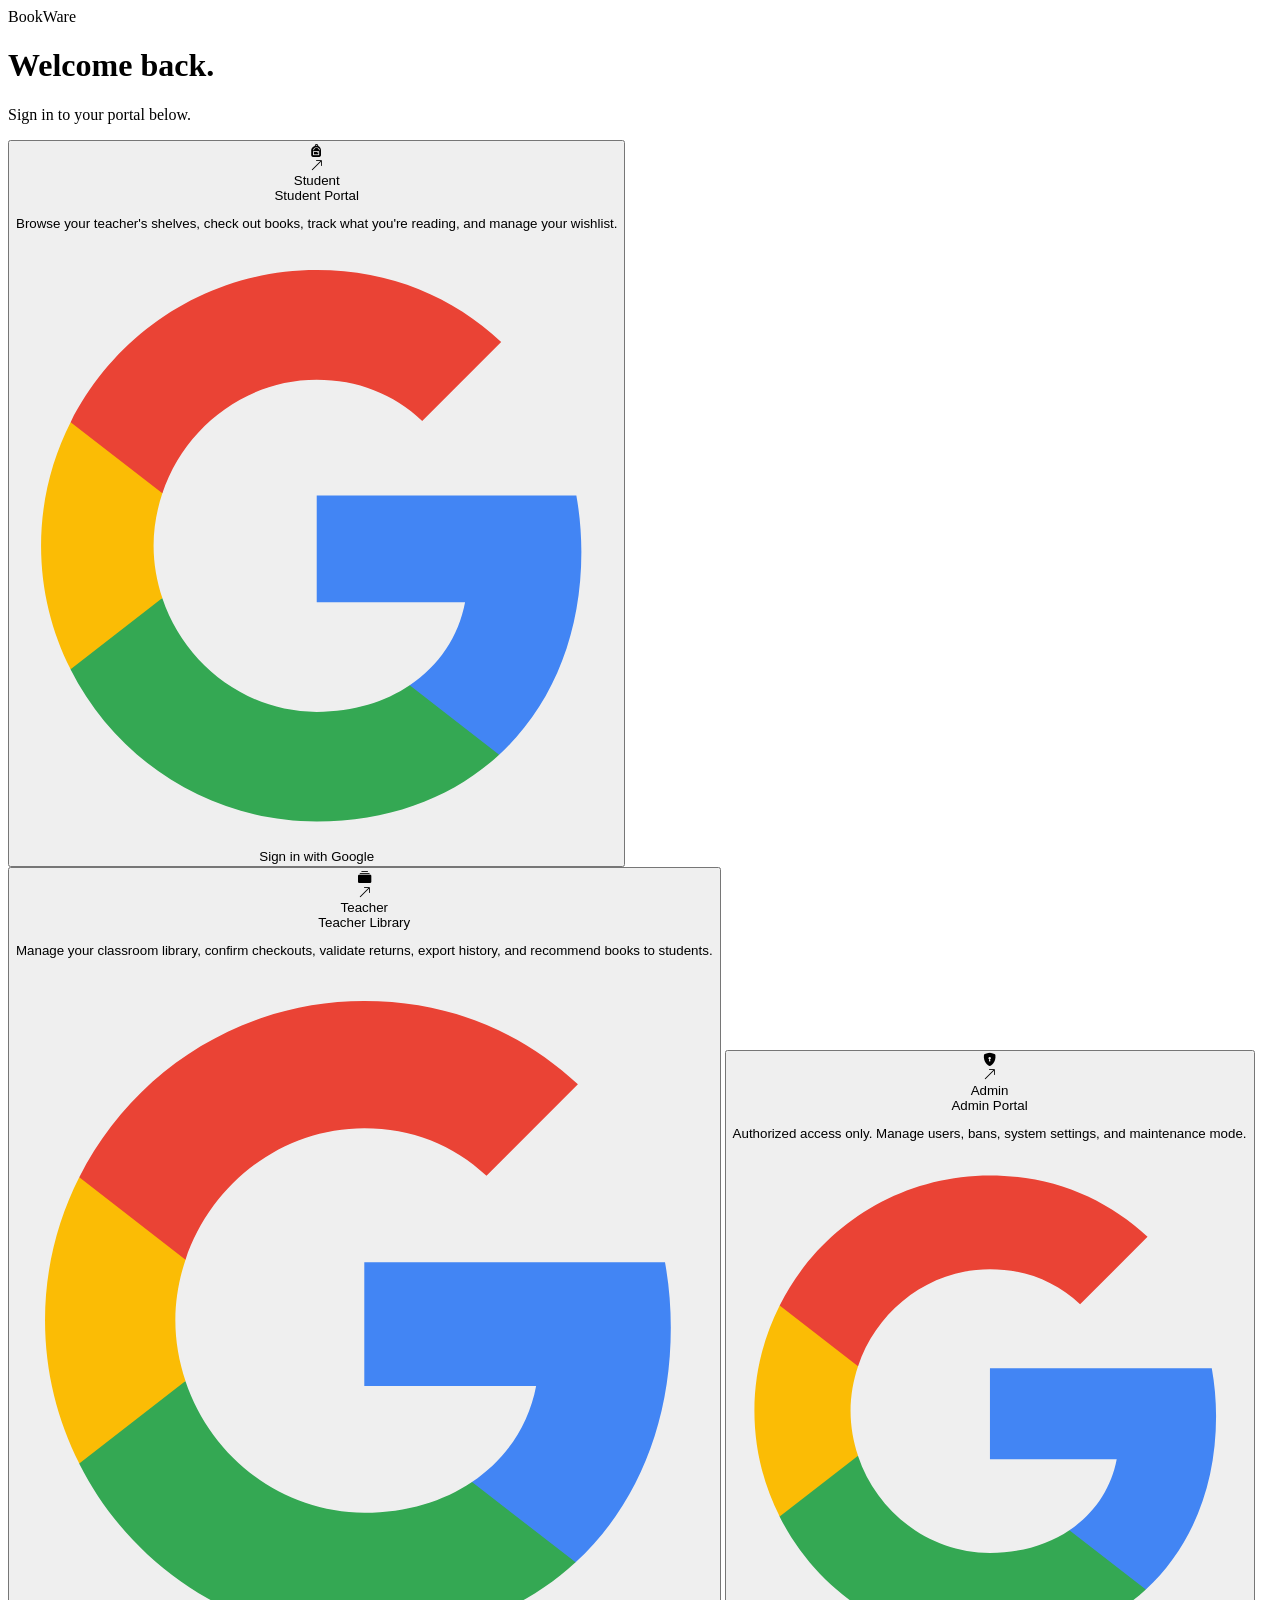
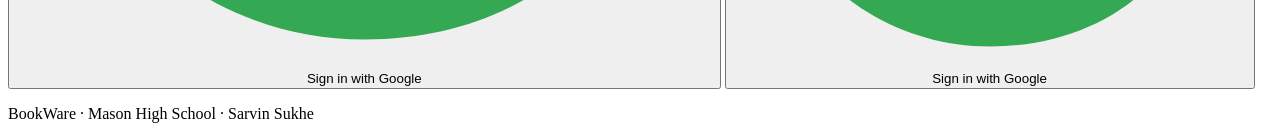
==== mysite/public/index.html @ 23a169ad "Pushed final version" ====
<!DOCTYPE html>
<html lang="en">
<head>
  <meta charset="UTF-8" />
  <meta name="viewport" content="width=device-width, initial-scale=1.0" />
  <title>BookWare</title>
  <meta name="description" content="BookWare — classroom library management for Mason High School. Students browse, check out, and track books. Teachers manage their library and class rosters." />
  <meta name="theme-color" content="#1a1a1e" />
  <link rel="icon" href="/favicon.svg" type="image/svg+xml" />
  <link rel="apple-touch-icon" href="/icons/apple-touch-icon.png" />
  <link rel="manifest" href="/manifest.json" />
  <meta name="apple-mobile-web-app-capable" content="yes" />
  <meta name="apple-mobile-web-app-status-bar-style" content="black-translucent" />
  <meta name="apple-mobile-web-app-title" content="BookWare" />
  <meta name="mobile-web-app-capable" content="yes" />
  <link rel="preconnect" href="https://fonts.googleapis.com" />
  <link rel="preconnect" href="https://fonts.gstatic.com" crossorigin />
  <link href="https://fonts.googleapis.com/css2?family=DM+Serif+Display&family=DM+Sans:wght@300;400;500;600&display=swap" rel="stylesheet" />
  <link rel="stylesheet" href="https://cdn.jsdelivr.net/npm/bootstrap-icons@1.11.3/font/bootstrap-icons.min.css" />
  <link rel="stylesheet" href="/css/index.css" />
</head>
<body>

  <!-- Sign-in overlay -->
  <div class="signin-overlay" id="signinOverlay" aria-live="polite" aria-label="Signing in" hidden>
    <div class="signin-spinner" aria-hidden="true"></div>
    <div class="signin-label">Opening Google Sign-In…</div>
  </div>

  <!-- Error toast -->
  <div class="error-toast" id="errorToast" role="alert" aria-live="assertive"></div>

  <div class="portal-page">
    <header class="portal-header">
      <div class="portal-logo">
        <span class="logo-dot" aria-hidden="true"></span>
        <span class="portal-logo-name">BookWare</span>
      </div>
    </header>

    <main class="portal-main">
      <h1 class="portal-heading">Welcome back.</h1>
      <p class="portal-subheading">Sign in to your portal below.</p>

      <div class="portal-card-grid" role="list">

        <!-- Student card -->
        <button class="portal-card" id="studentLogin" role="listitem" aria-label="Sign in as Student">
          <div class="portal-card-top">
            <div class="portal-card-icon" aria-hidden="true"><i class="bi bi-backpack-fill"></i></div>
            <span class="portal-card-arrow" aria-hidden="true"><i class="bi bi-arrow-up-right"></i></span>
          </div>
          <div class="portal-card-label">Student</div>
          <div class="portal-card-title">Student Portal</div>
          <p class="portal-card-desc">Browse your teacher's shelves, check out books, track what you're reading, and manage your wishlist.</p>
          <div class="portal-card-footer">
            <svg class="google-icon" viewBox="0 0 24 24" xmlns="http://www.w3.org/2000/svg" aria-hidden="true">
              <path d="M22.56 12.25c0-.78-.07-1.53-.2-2.25H12v4.26h5.92c-.26 1.37-1.04 2.53-2.21 3.31v2.77h3.57c2.08-1.92 3.28-4.74 3.28-8.09z" fill="#4285F4"/>
              <path d="M12 23c2.97 0 5.46-.98 7.28-2.66l-3.57-2.77c-.98.66-2.23 1.06-3.71 1.06-2.86 0-5.29-1.93-6.16-4.53H2.18v2.84C3.99 20.53 7.7 23 12 23z" fill="#34A853"/>
              <path d="M5.84 14.09c-.22-.66-.35-1.36-.35-2.09s.13-1.43.35-2.09V7.07H2.18C1.43 8.55 1 10.22 1 12s.43 3.45 1.18 4.93l3.66-2.84z" fill="#FBBC05"/>
              <path d="M12 5.38c1.62 0 3.06.56 4.21 1.64l3.15-3.15C17.45 2.09 14.97 1 12 1 7.7 1 3.99 3.47 2.18 7.07l3.66 2.84c.87-2.6 3.3-4.53 6.16-4.53z" fill="#EA4335"/>
            </svg>
            <span class="portal-card-cta">Sign in with Google</span>
          </div>
        </button>

        <!-- Teacher card -->
        <button class="portal-card" id="teacherLogin" role="listitem" aria-label="Sign in as Teacher">
          <div class="portal-card-top">
            <div class="portal-card-icon" aria-hidden="true"><i class="bi bi-collection-fill"></i></div>
            <span class="portal-card-arrow" aria-hidden="true"><i class="bi bi-arrow-up-right"></i></span>
          </div>
          <div class="portal-card-label">Teacher</div>
          <div class="portal-card-title">Teacher Library</div>
          <p class="portal-card-desc">Manage your classroom library, confirm checkouts, validate returns, export history, and recommend books to students.</p>
          <div class="portal-card-footer">
            <svg class="google-icon" viewBox="0 0 24 24" xmlns="http://www.w3.org/2000/svg" aria-hidden="true">
              <path d="M22.56 12.25c0-.78-.07-1.53-.2-2.25H12v4.26h5.92c-.26 1.37-1.04 2.53-2.21 3.31v2.77h3.57c2.08-1.92 3.28-4.74 3.28-8.09z" fill="#4285F4"/>
              <path d="M12 23c2.97 0 5.46-.98 7.28-2.66l-3.57-2.77c-.98.66-2.23 1.06-3.71 1.06-2.86 0-5.29-1.93-6.16-4.53H2.18v2.84C3.99 20.53 7.7 23 12 23z" fill="#34A853"/>
              <path d="M5.84 14.09c-.22-.66-.35-1.36-.35-2.09s.13-1.43.35-2.09V7.07H2.18C1.43 8.55 1 10.22 1 12s.43 3.45 1.18 4.93l3.66-2.84z" fill="#FBBC05"/>
              <path d="M12 5.38c1.62 0 3.06.56 4.21 1.64l3.15-3.15C17.45 2.09 14.97 1 12 1 7.7 1 3.99 3.47 2.18 7.07l3.66 2.84c.87-2.6 3.3-4.53 6.16-4.53z" fill="#EA4335"/>
            </svg>
            <span class="portal-card-cta">Sign in with Google</span>
          </div>
        </button>

        <!-- Admin card -->
        <button class="portal-card portal-card--admin" id="adminLogin" role="listitem" aria-label="Sign in as Admin">
          <div class="portal-card-top">
            <div class="portal-card-icon" aria-hidden="true"><i class="bi bi-shield-lock-fill"></i></div>
            <span class="portal-card-arrow" aria-hidden="true"><i class="bi bi-arrow-up-right"></i></span>
          </div>
          <div class="portal-card-label">Admin</div>
          <div class="portal-card-title">Admin Portal</div>
          <p class="portal-card-desc">Authorized access only. Manage users, bans, system settings, and maintenance mode.</p>
          <div class="portal-card-footer">
            <svg class="google-icon" viewBox="0 0 24 24" xmlns="http://www.w3.org/2000/svg" aria-hidden="true">
              <path d="M22.56 12.25c0-.78-.07-1.53-.2-2.25H12v4.26h5.92c-.26 1.37-1.04 2.53-2.21 3.31v2.77h3.57c2.08-1.92 3.28-4.74 3.28-8.09z" fill="#4285F4"/>
              <path d="M12 23c2.97 0 5.46-.98 7.28-2.66l-3.57-2.77c-.98.66-2.23 1.06-3.71 1.06-2.86 0-5.29-1.93-6.16-4.53H2.18v2.84C3.99 20.53 7.7 23 12 23z" fill="#34A853"/>
              <path d="M5.84 14.09c-.22-.66-.35-1.36-.35-2.09s.13-1.43.35-2.09V7.07H2.18C1.43 8.55 1 10.22 1 12s.43 3.45 1.18 4.93l3.66-2.84z" fill="#FBBC05"/>
              <path d="M12 5.38c1.62 0 3.06.56 4.21 1.64l3.15-3.15C17.45 2.09 14.97 1 12 1 7.7 1 3.99 3.47 2.18 7.07l3.66 2.84c.87-2.6 3.3-4.53 6.16-4.53z" fill="#EA4335"/>
            </svg>
            <span class="portal-card-cta">Sign in with Google</span>
          </div>
        </button>

      </div>

      <!-- Ban / error message -->
      <p id="loginError" class="login-error" hidden></p>
    </main>

    <footer class="portal-footer">
      <p>BookWare <span class="footer-sep" aria-hidden="true">·</span> Mason High School <span class="footer-sep" aria-hidden="true">·</span> Sarvin Sukhe</p>
    </footer>
  </div>

  <script>
    // Show ban message if redirected after ban
    (function () {
      const p = new URLSearchParams(window.location.search);
      const el = document.getElementById('loginError');
      if (!el) return;
      if (p.get('banned') === 'admin') {
        el.textContent = 'Your account has been suspended for 24 hours due to repeated unauthorized access attempts.';
        el.hidden = false;
      } else if (p.get('banned') === '1') {
        const reason = p.get('reason') || 'Policy violation';
        const days = p.get('days') || 'some time';
        el.textContent = 'Account suspended for ' + days + ' day(s): ' + reason + '. Contact your teacher or administrator.';
        el.hidden = false;
      }
      if (p.get('banned')) history.replaceState(null, '', '/');
    })();
  </script>

  <script type="module" src="/js/auth.js"></script>
  <script>
    if ('serviceWorker' in navigator) {
      window.addEventListener('load', () => {
        navigator.serviceWorker.register('/sw.js')
          .catch(err => console.warn('[SW] registration failed:', err));
      });
    }
  </script>
</body>
</html>
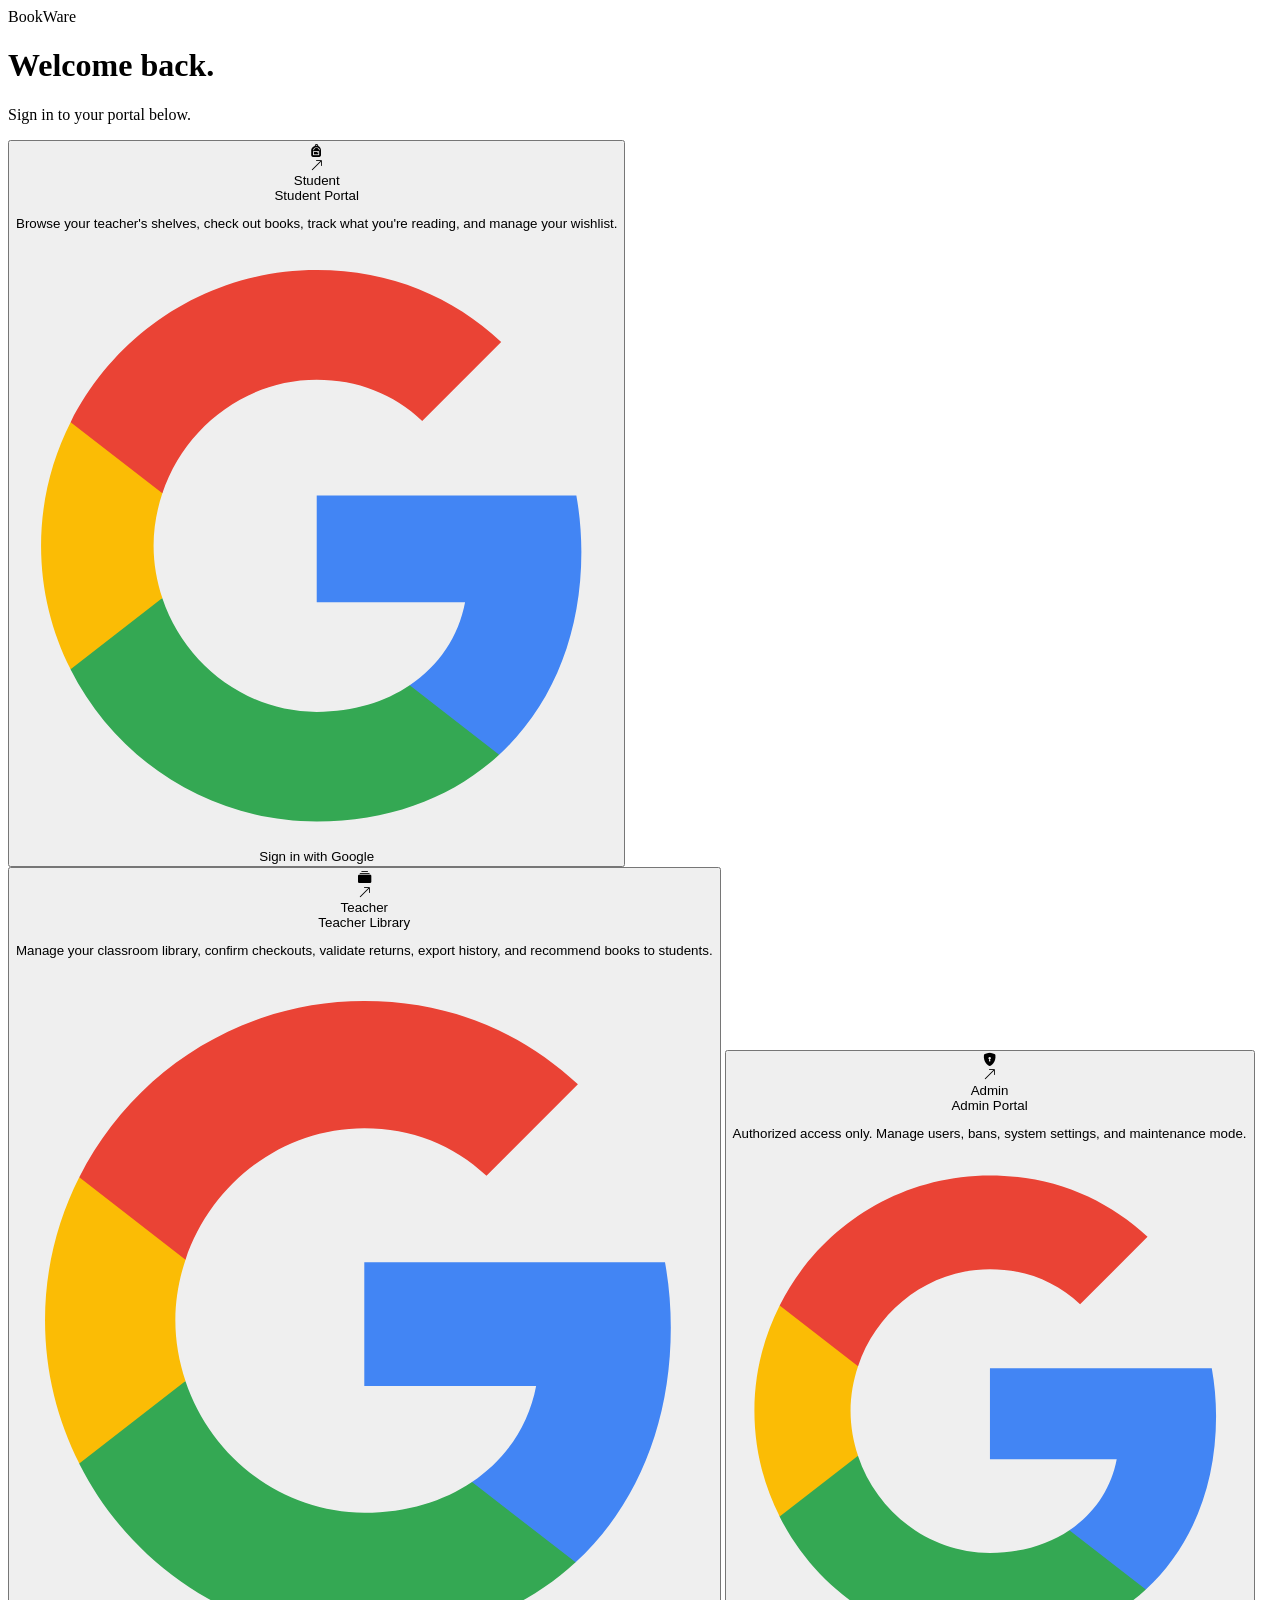
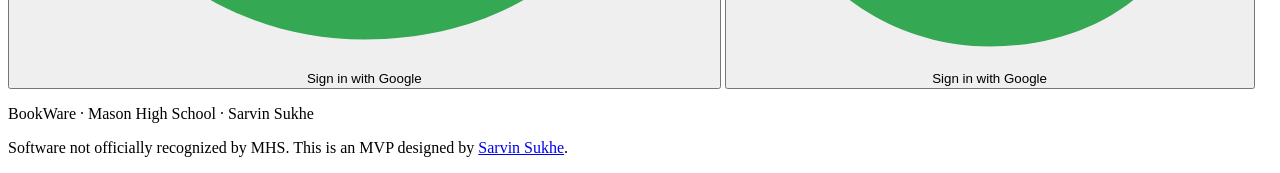
==== commit c07193d3: "Fix settings modal escape routes, silent load failures, and admin portal access The Settings modal c" ====
--- a/mysite/public/index.html
+++ b/mysite/public/index.html
@@ -23,12 +23,43 @@
 
   <!-- Sign-in overlay -->
   <div class="signin-overlay" id="signinOverlay" aria-live="polite" aria-label="Signing in" hidden>
-    <div class="signin-spinner" aria-hidden="true"></div>
-    <div class="signin-label">Opening Google Sign-In…</div>
+    <div class="signin-spinner" id="signinSpinner" aria-hidden="true"></div>
+    <div class="signin-label" id="signinLabel">Opening Google Sign-In…</div>
+
+    <!-- Shown if sign-in gets interrupted and never resolves (e.g. the popup
+         hangs after being closed in an unusual way, or the network drops
+         mid-redirect) — otherwise the spinner above would spin forever with
+         no way out except knowing to manually refresh. -->
+    <div class="signin-stuck" id="signinStuck" hidden>
+      <i class="bi bi-exclamation-triangle-fill signin-stuck-icon" aria-hidden="true"></i>
+      <p class="signin-stuck-text">Sign-in seems to be stuck — this can happen if it gets interrupted.</p>
+      <button type="button" class="signin-reload-btn" id="signinReloadBtn">Reload Page</button>
+      <p class="signin-stuck-hint">Reloading automatically in <span id="signinReloadCountdown">8</span>s…</p>
+    </div>
   </div>
 
   <!-- Error toast -->
   <div class="error-toast" id="errorToast" role="alert" aria-live="assertive"></div>
+
+  <!-- Wrong-portal dialog. A toast that fades after six seconds was too easy to
+       miss, so a sign-in refused for using the wrong portal now explains itself
+       and points at the right one. -->
+  <div class="role-dialog-overlay" id="roleDialog" hidden role="alertdialog" aria-modal="true"
+       aria-labelledby="roleDialogTitle" aria-describedby="roleDialogMsg">
+    <div class="role-dialog">
+      <button class="role-dialog-close" id="roleDialogClose" type="button" aria-label="Close">
+        <i class="bi bi-x-lg" aria-hidden="true"></i>
+      </button>
+      <div class="role-dialog-icon" aria-hidden="true"><i class="bi bi-shield-exclamation"></i></div>
+      <h2 class="role-dialog-title" id="roleDialogTitle">Wrong account type</h2>
+      <p class="role-dialog-msg" id="roleDialogMsg"></p>
+      <p class="role-dialog-account" id="roleDialogAccount" hidden></p>
+      <div class="role-dialog-actions">
+        <button class="role-dialog-btn role-dialog-btn--alt" id="roleDialogAlt" type="button" hidden></button>
+        <button class="role-dialog-btn role-dialog-btn--primary" id="roleDialogOk" type="button">Got it</button>
+      </div>
+    </div>
+  </div>
 
   <div class="portal-page">
     <header class="portal-header">
@@ -112,36 +143,13 @@
 
     <footer class="portal-footer">
       <p>BookWare <span class="footer-sep" aria-hidden="true">·</span> Mason High School <span class="footer-sep" aria-hidden="true">·</span> Sarvin Sukhe</p>
+      <p class="portal-footer-disclaimer">Software not officially recognized by MHS. This is an MVP designed by <a href="https://github.com/DaEpickid540" target="_blank" rel="noopener">Sarvin Sukhe</a>.</p>
     </footer>
   </div>
 
-  <script>
-    // Show ban message if redirected after ban
-    (function () {
-      const p = new URLSearchParams(window.location.search);
-      const el = document.getElementById('loginError');
-      if (!el) return;
-      if (p.get('banned') === 'admin') {
-        el.textContent = 'Your account has been suspended for 24 hours due to repeated unauthorized access attempts.';
-        el.hidden = false;
-      } else if (p.get('banned') === '1') {
-        const reason = p.get('reason') || 'Policy violation';
-        const days = p.get('days') || 'some time';
-        el.textContent = 'Account suspended for ' + days + ' day(s): ' + reason + '. Contact your teacher or administrator.';
-        el.hidden = false;
-      }
-      if (p.get('banned')) history.replaceState(null, '', '/');
-    })();
-  </script>
+  <script defer src="/js/login-notice.js"></script>
 
   <script type="module" src="/js/auth.js"></script>
-  <script>
-    if ('serviceWorker' in navigator) {
-      window.addEventListener('load', () => {
-        navigator.serviceWorker.register('/sw.js')
-          .catch(err => console.warn('[SW] registration failed:', err));
-      });
-    }
-  </script>
+  <script defer src="/js/sw-register.js"></script>
 </body>
 </html>
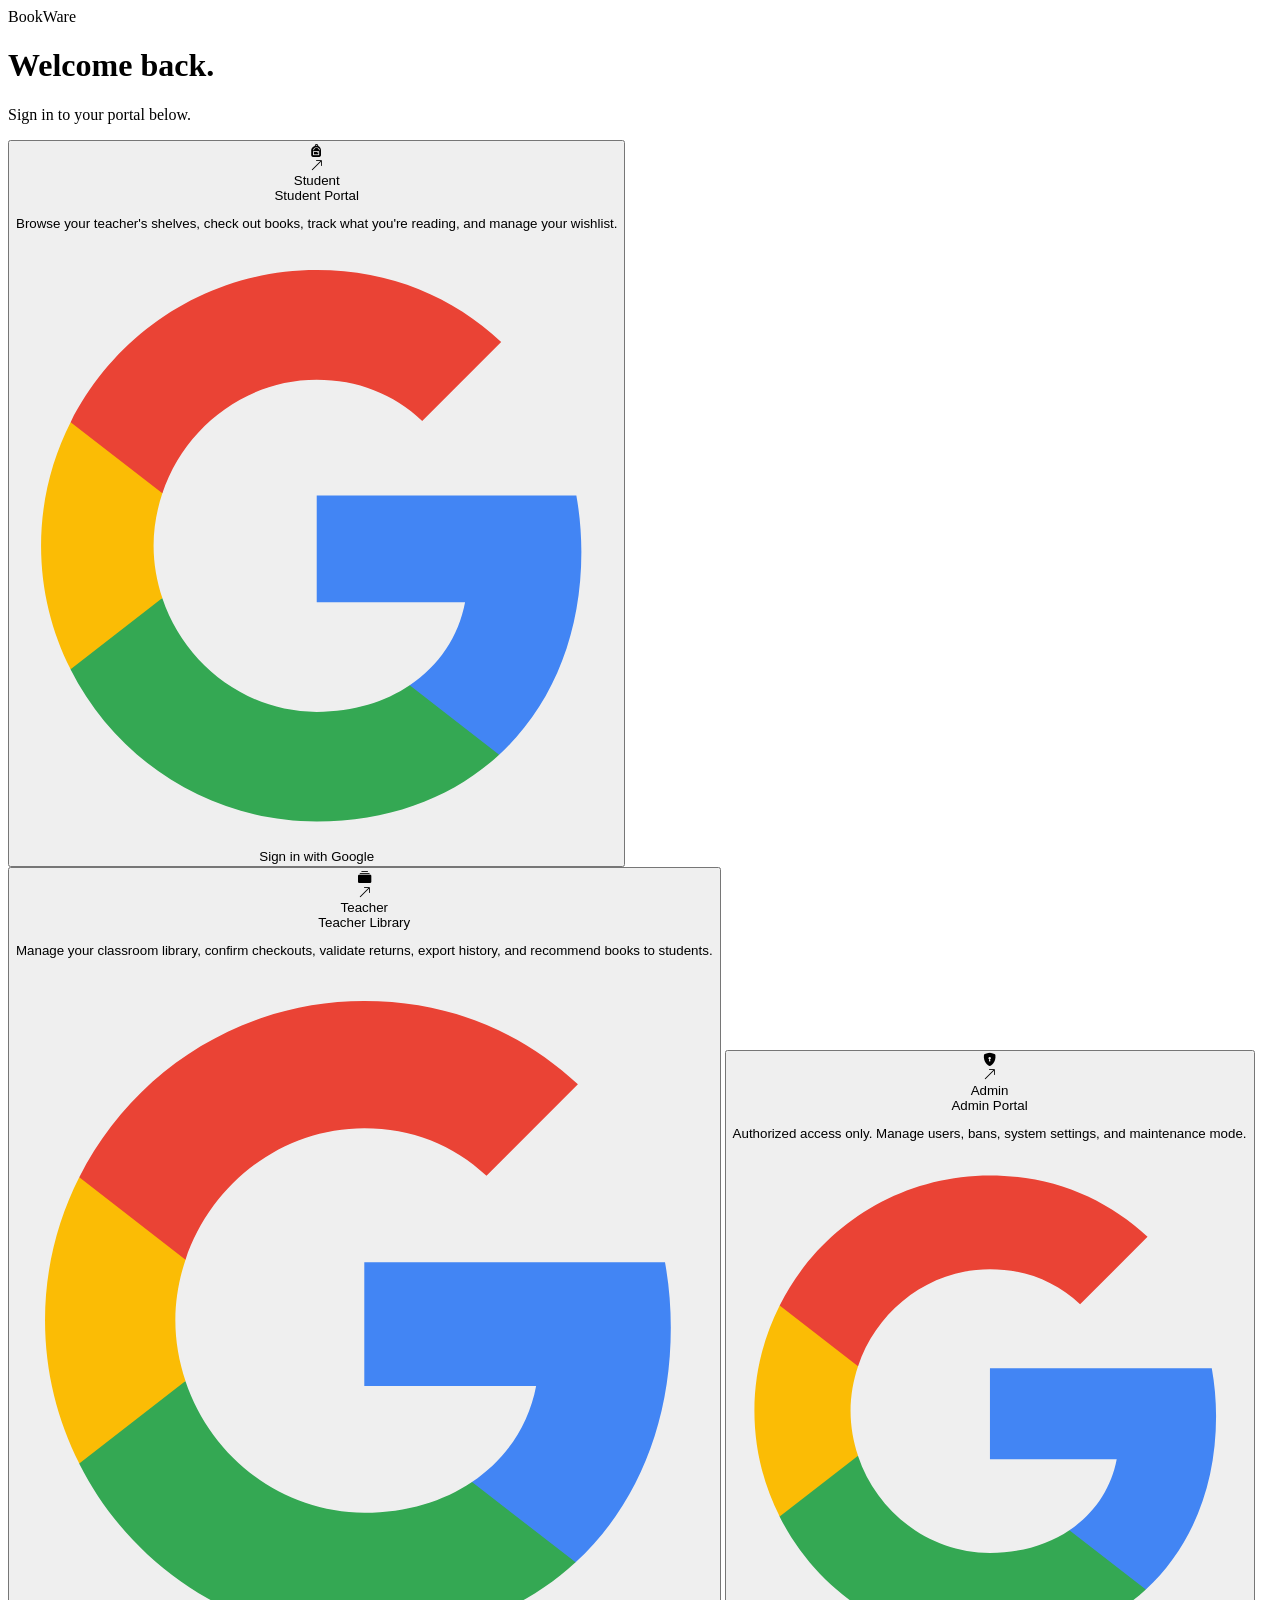
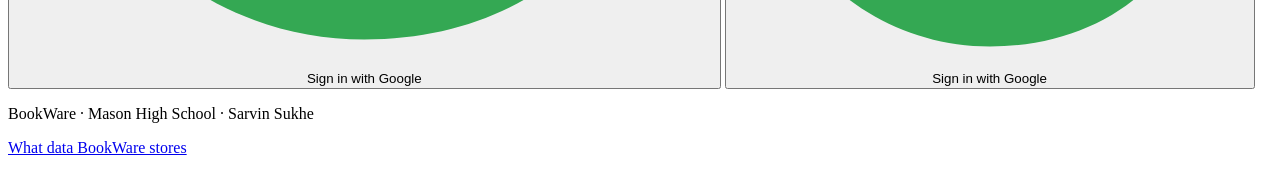
==== commit b36d986d: "Add data-retention controls and fix multi-copy + PII-orphan bugs Retention (new js/retention.js): - " ====
--- a/mysite/public/index.html
+++ b/mysite/public/index.html
@@ -143,7 +143,7 @@
 
     <footer class="portal-footer">
       <p>BookWare <span class="footer-sep" aria-hidden="true">·</span> Mason High School <span class="footer-sep" aria-hidden="true">·</span> Sarvin Sukhe</p>
-      <p class="portal-footer-disclaimer">Software not officially recognized by MHS. This is an MVP designed by <a href="https://github.com/DaEpickid540" target="_blank" rel="noopener">Sarvin Sukhe</a>.</p>
+      <p style="margin-top:6px"><a href="/privacy.html">What data BookWare stores</a></p>
     </footer>
   </div>
 
